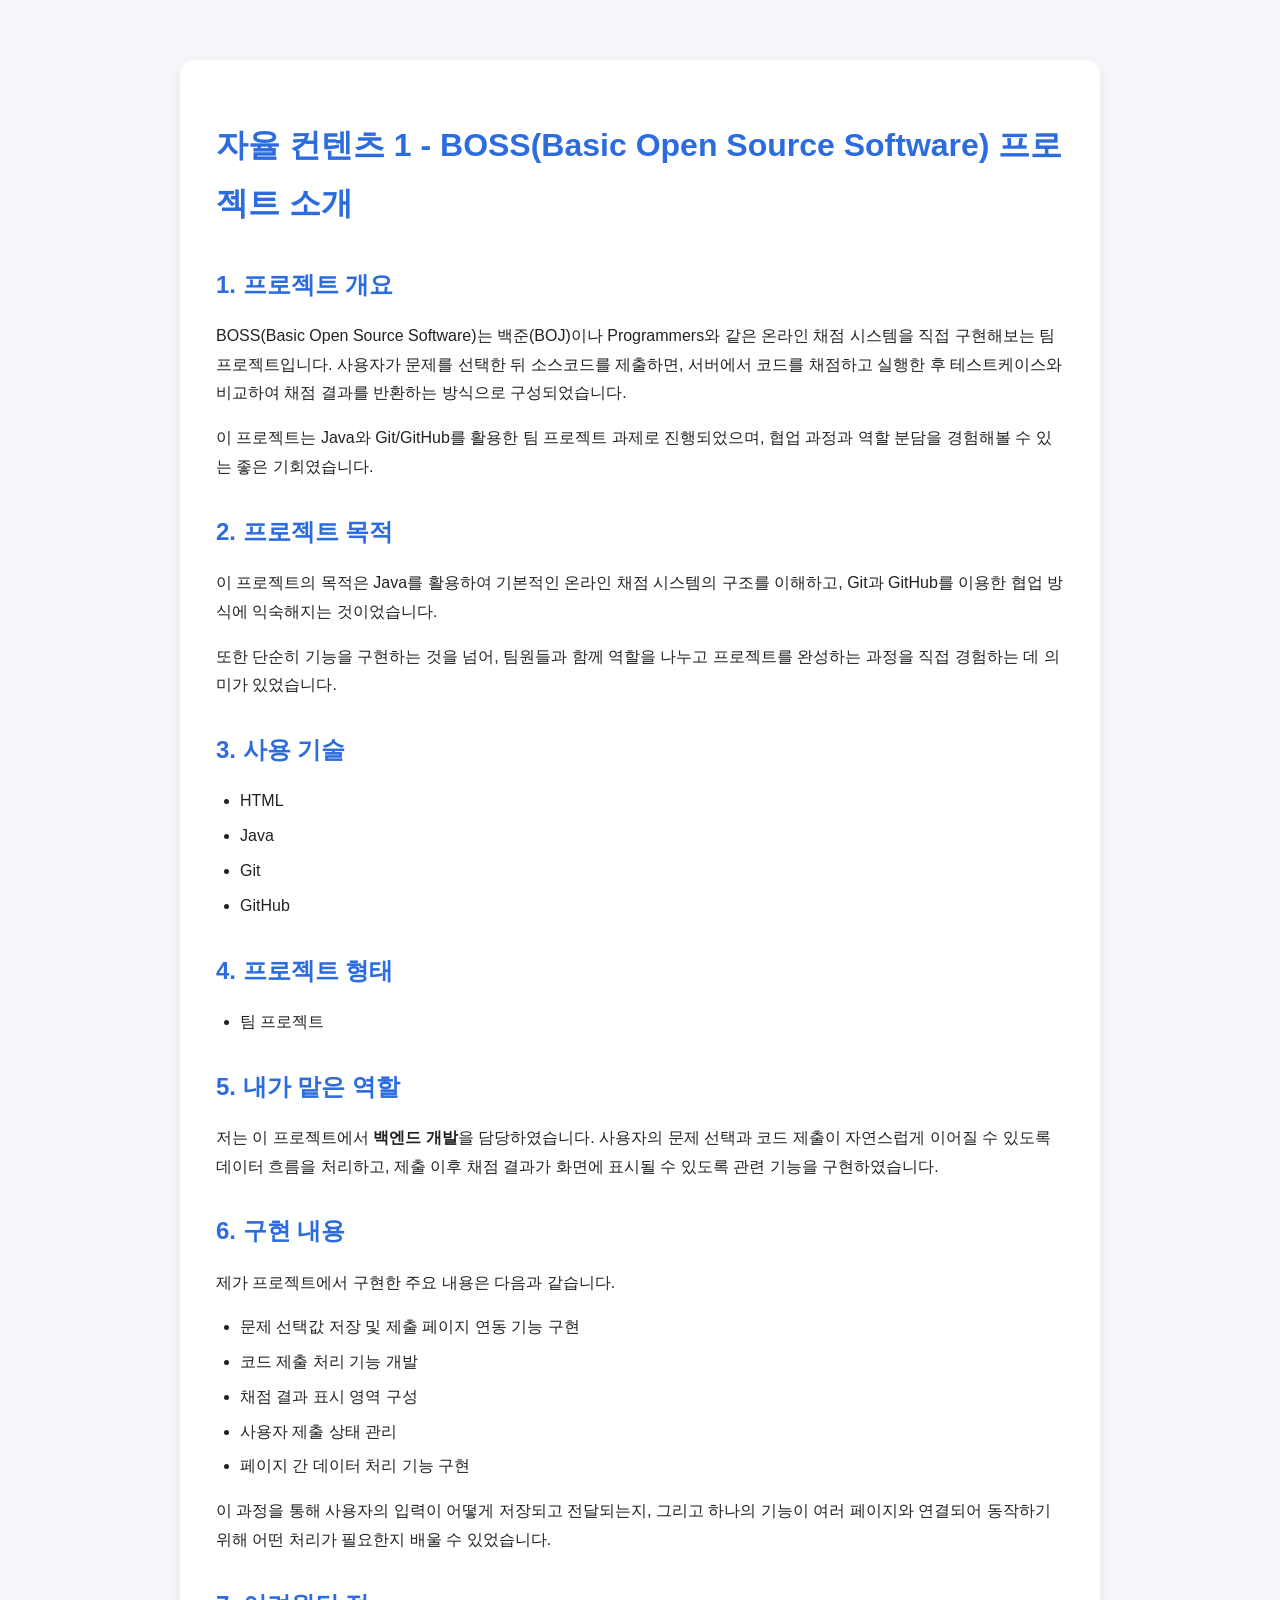
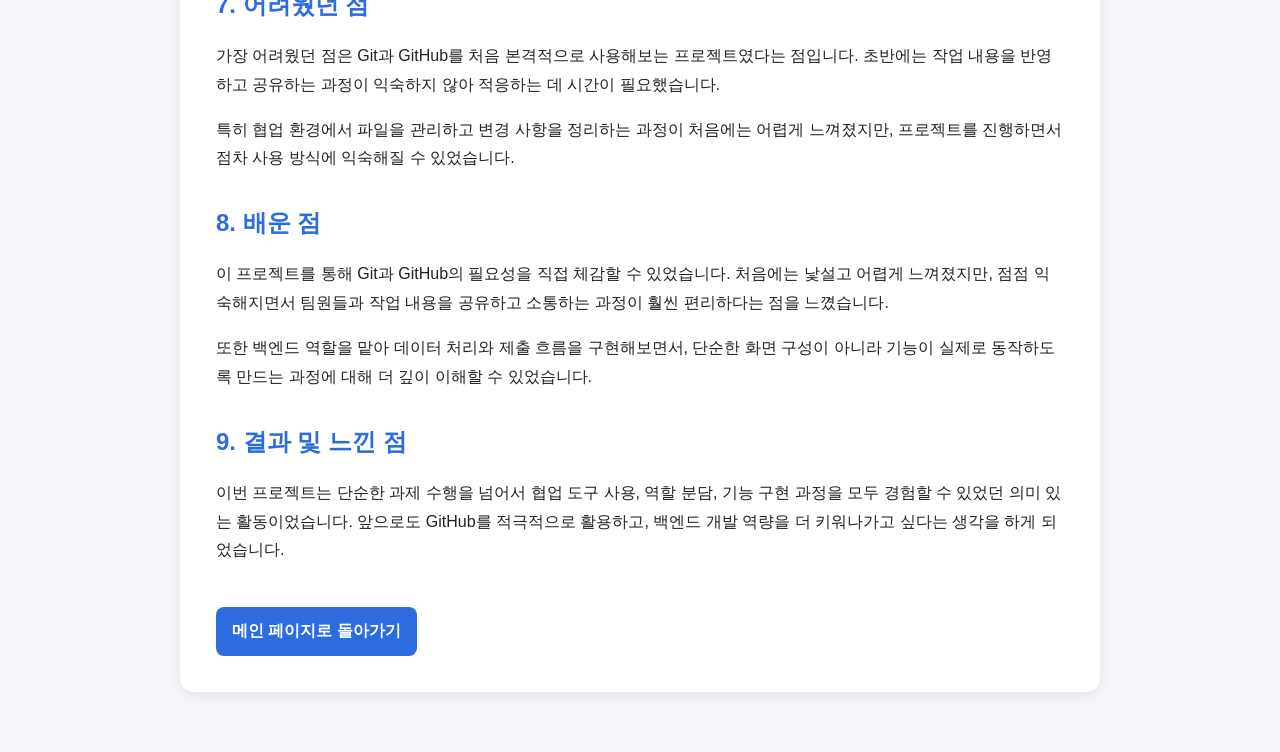
==== contents/content1.html @ d81fb3cf "자율 컨텐츠 완전판 html 추가" ====
<!DOCTYPE html>
<html lang="ko">
<head>
  <meta charset="UTF-8">
  <meta name="viewport" content="width=device-width, initial-scale=1.0">
  <title>자율 컨텐츠 1 - BOSS 프로젝트 소개</title>
  <style>
    body {
      font-family: Arial, sans-serif;
      line-height: 1.8;
      max-width: 920px;
      margin: 40px auto;
      padding: 20px;
      background-color: #f5f7fb;
      color: #222;
    }

    .card {
      background: white;
      padding: 36px;
      border-radius: 14px;
      box-shadow: 0 4px 14px rgba(0,0,0,0.08);
    }

    h1, h2 {
      color: #2d6cdf;
    }

    h1 {
      margin-bottom: 30px;
    }

    h2 {
      margin-top: 28px;
      margin-bottom: 12px;
    }

    p {
      margin-bottom: 14px;
    }

    ul {
      padding-left: 24px;
      margin-bottom: 14px;
    }

    li {
      margin-bottom: 6px;
    }

    .back-link {
      display: inline-block;
      margin-top: 28px;
      text-decoration: none;
      color: white;
      background: #2d6cdf;
      padding: 10px 16px;
      border-radius: 8px;
      font-weight: bold;
    }

    .back-link:hover {
      background: #1f4fa8;
    }
  </style>
</head>
<body>
  <div class="card">
    <h1>자율 컨텐츠 1 - BOSS(Basic Open Source Software) 프로젝트 소개</h1>

    <h2>1. 프로젝트 개요</h2>
    <p>
      BOSS(Basic Open Source Software)는 백준(BOJ)이나 Programmers와 같은 온라인 채점 시스템을 직접 구현해보는 팀 프로젝트입니다.
      사용자가 문제를 선택한 뒤 소스코드를 제출하면, 서버에서 코드를 채점하고 실행한 후 테스트케이스와 비교하여 채점 결과를 반환하는 방식으로 구성되었습니다.
    </p>
    <p>
      이 프로젝트는 Java와 Git/GitHub를 활용한 팀 프로젝트 과제로 진행되었으며, 협업 과정과 역할 분담을 경험해볼 수 있는 좋은 기회였습니다.
    </p>

    <h2>2. 프로젝트 목적</h2>
    <p>
      이 프로젝트의 목적은 Java를 활용하여 기본적인 온라인 채점 시스템의 구조를 이해하고,
      Git과 GitHub를 이용한 협업 방식에 익숙해지는 것이었습니다.
    </p>
    <p>
      또한 단순히 기능을 구현하는 것을 넘어, 팀원들과 함께 역할을 나누고 프로젝트를 완성하는 과정을 직접 경험하는 데 의미가 있었습니다.
    </p>

    <h2>3. 사용 기술</h2>
    <ul>
      <li>HTML</li>
      <li>Java</li>
      <li>Git</li>
      <li>GitHub</li>
    </ul>

    <h2>4. 프로젝트 형태</h2>
    <ul>
      <li>팀 프로젝트</li>
    </ul>

    <h2>5. 내가 맡은 역할</h2>
    <p>
      저는 이 프로젝트에서 <strong>백엔드 개발</strong>을 담당하였습니다.
      사용자의 문제 선택과 코드 제출이 자연스럽게 이어질 수 있도록 데이터 흐름을 처리하고,
      제출 이후 채점 결과가 화면에 표시될 수 있도록 관련 기능을 구현하였습니다.
    </p>

    <h2>6. 구현 내용</h2>
    <p>제가 프로젝트에서 구현한 주요 내용은 다음과 같습니다.</p>
    <ul>
      <li>문제 선택값 저장 및 제출 페이지 연동 기능 구현</li>
      <li>코드 제출 처리 기능 개발</li>
      <li>채점 결과 표시 영역 구성</li>
      <li>사용자 제출 상태 관리</li>
      <li>페이지 간 데이터 처리 기능 구현</li>
    </ul>
    <p>
      이 과정을 통해 사용자의 입력이 어떻게 저장되고 전달되는지,
      그리고 하나의 기능이 여러 페이지와 연결되어 동작하기 위해 어떤 처리가 필요한지 배울 수 있었습니다.
    </p>

    <h2>7. 어려웠던 점</h2>
    <p>
      가장 어려웠던 점은 Git과 GitHub를 처음 본격적으로 사용해보는 프로젝트였다는 점입니다.
      초반에는 작업 내용을 반영하고 공유하는 과정이 익숙하지 않아 적응하는 데 시간이 필요했습니다.
    </p>
    <p>
      특히 협업 환경에서 파일을 관리하고 변경 사항을 정리하는 과정이 처음에는 어렵게 느껴졌지만,
      프로젝트를 진행하면서 점차 사용 방식에 익숙해질 수 있었습니다.
    </p>

    <h2>8. 배운 점</h2>
    <p>
      이 프로젝트를 통해 Git과 GitHub의 필요성을 직접 체감할 수 있었습니다.
      처음에는 낯설고 어렵게 느껴졌지만, 점점 익숙해지면서 팀원들과 작업 내용을 공유하고 소통하는 과정이 훨씬 편리하다는 점을 느꼈습니다.
    </p>
    <p>
      또한 백엔드 역할을 맡아 데이터 처리와 제출 흐름을 구현해보면서,
      단순한 화면 구성이 아니라 기능이 실제로 동작하도록 만드는 과정에 대해 더 깊이 이해할 수 있었습니다.
    </p>

    <h2>9. 결과 및 느낀 점</h2>
    <p>
      이번 프로젝트는 단순한 과제 수행을 넘어서 협업 도구 사용, 역할 분담, 기능 구현 과정을 모두 경험할 수 있었던 의미 있는 활동이었습니다.
      앞으로도 GitHub를 적극적으로 활용하고, 백엔드 개발 역량을 더 키워나가고 싶다는 생각을 하게 되었습니다.
    </p>

    <a class="back-link" href="../index.html">메인 페이지로 돌아가기</a>
  </div>
</body>
</html>
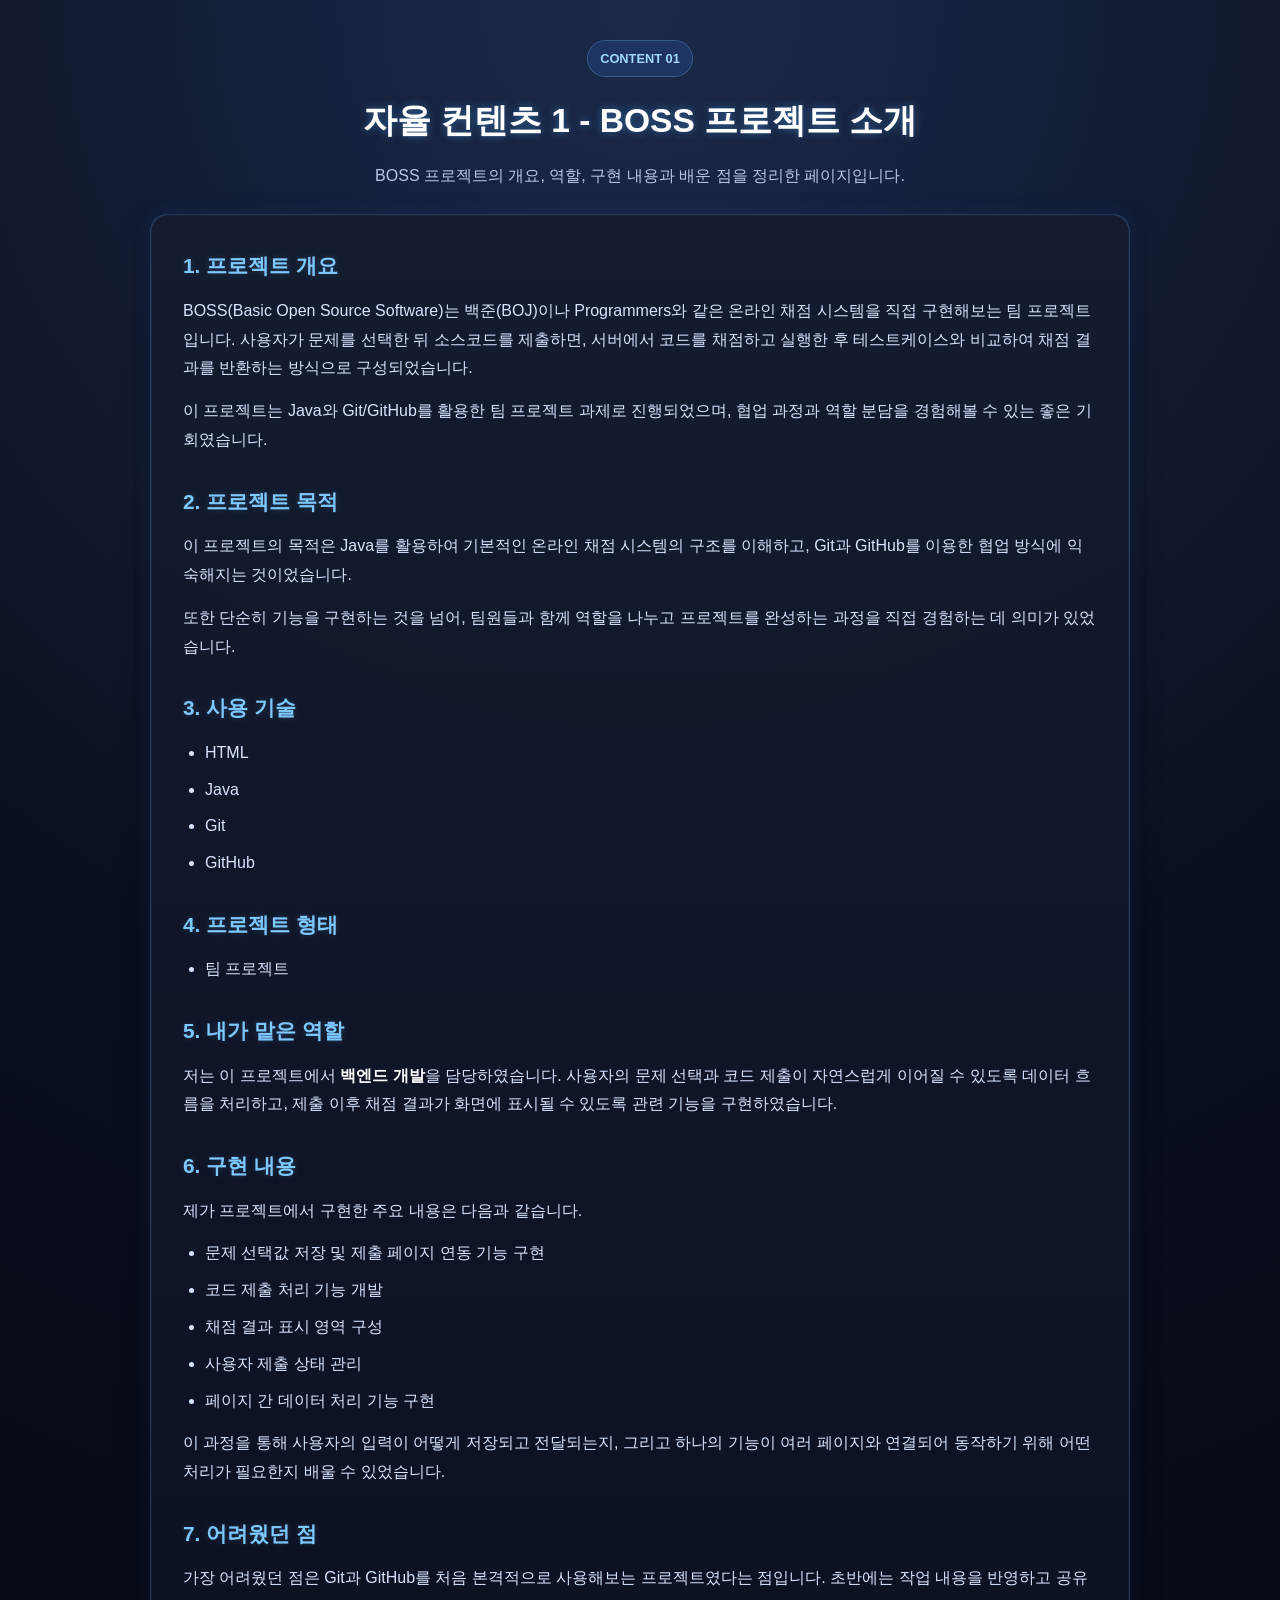
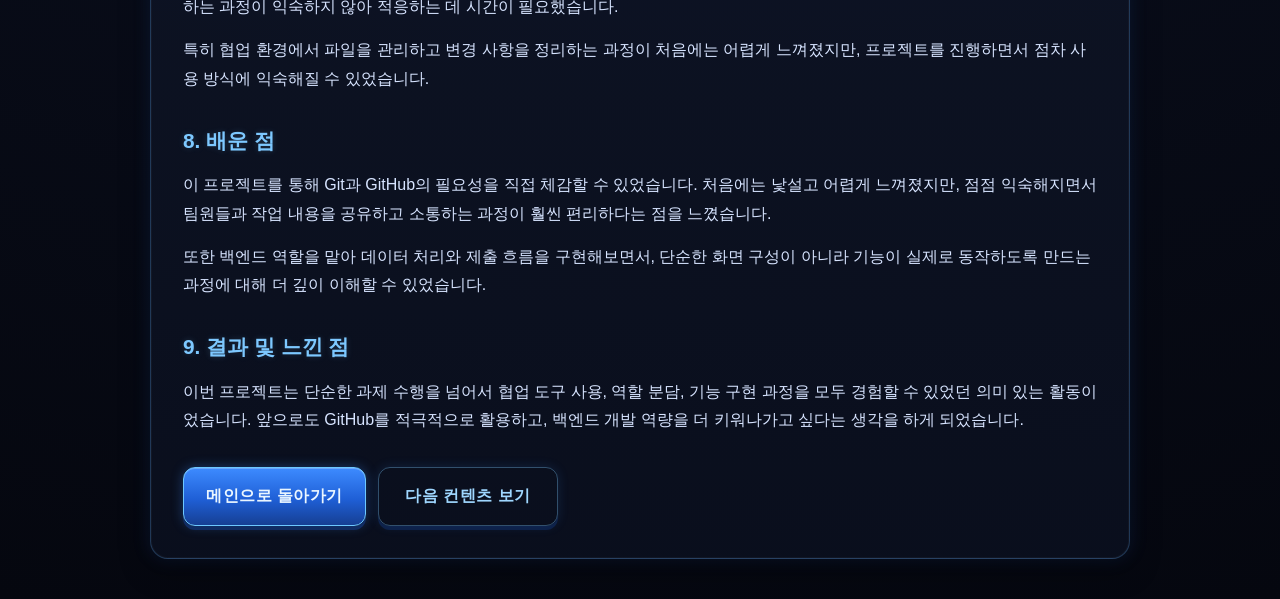
==== commit 536d645a: "디자인 수정" ====
--- a/contents/content1.html
+++ b/contents/content1.html
@@ -5,148 +5,292 @@
   <meta name="viewport" content="width=device-width, initial-scale=1.0">
   <title>자율 컨텐츠 1 - BOSS 프로젝트 소개</title>
   <style>
+    * {
+      margin: 0;
+      padding: 0;
+      box-sizing: border-box;
+    }
+
     body {
-      font-family: Arial, sans-serif;
+      font-family: "Segoe UI", Arial, sans-serif;
+      background:
+        radial-gradient(circle at top, #1b2a4a 0%, #0b1020 45%, #05070f 100%);
+      color: #e8f1ff;
       line-height: 1.8;
-      max-width: 920px;
-      margin: 40px auto;
-      padding: 20px;
-      background-color: #f5f7fb;
-      color: #222;
+      min-height: 100vh;
+      padding: 40px 20px;
+    }
+
+    .wrapper {
+      max-width: 980px;
+      margin: 0 auto;
+    }
+
+    .page-header {
+      margin-bottom: 24px;
+      text-align: center;
+    }
+
+    .page-tag {
+      display: inline-block;
+      margin-bottom: 14px;
+      padding: 6px 12px;
+      border-radius: 999px;
+      font-size: 0.8rem;
+      font-weight: 700;
+      color: #9fd7ff;
+      background: rgba(55, 120, 255, 0.15);
+      border: 1px solid rgba(125, 200, 255, 0.25);
+    }
+
+    .page-header h1 {
+      font-size: 2.1rem;
+      color: #ffffff;
+      text-shadow: 0 0 8px rgba(79, 172, 254, 0.45);
+      margin-bottom: 10px;
+    }
+
+    .page-header p {
+      color: #b8c7e6;
     }
 
     .card {
-      background: white;
-      padding: 36px;
-      border-radius: 14px;
-      box-shadow: 0 4px 14px rgba(0,0,0,0.08);
-    }
-
-    h1, h2 {
-      color: #2d6cdf;
-    }
-
-    h1 {
-      margin-bottom: 30px;
+      background: linear-gradient(180deg, rgba(20, 28, 48, 0.96), rgba(10, 15, 30, 0.96));
+      border: 1px solid rgba(99, 179, 255, 0.25);
+      border-radius: 18px;
+      padding: 32px;
+      box-shadow:
+        0 0 0 1px rgba(255,255,255,0.03) inset,
+        0 10px 30px rgba(0, 0, 0, 0.35),
+        0 0 18px rgba(45, 108, 223, 0.18);
     }
 
     h2 {
+      color: #7dc8ff;
       margin-top: 28px;
       margin-bottom: 12px;
+      font-size: 1.3rem;
+      text-shadow: 0 0 6px rgba(125, 200, 255, 0.2);
+    }
+
+    h2:first-of-type {
+      margin-top: 0;
     }
 
     p {
+      color: #d7e4ff;
       margin-bottom: 14px;
     }
 
     ul {
-      padding-left: 24px;
+      padding-left: 22px;
       margin-bottom: 14px;
     }
 
     li {
-      margin-bottom: 6px;
-    }
-
-    .back-link {
+      color: #d7e4ff;
+      margin-bottom: 8px;
+    }
+
+    strong {
+      color: #ffffff;
+    }
+
+    .action-area {
+      margin-top: 32px;
+      display: flex;
+      gap: 12px;
+      flex-wrap: wrap;
+    }
+
+    .game-button {
       display: inline-block;
-      margin-top: 28px;
+      position: relative;
+      padding: 14px 22px;
+      min-width: 180px;
+      text-align: center;
       text-decoration: none;
-      color: white;
-      background: #2d6cdf;
-      padding: 10px 16px;
-      border-radius: 8px;
-      font-weight: bold;
-    }
-
-    .back-link:hover {
-      background: #1f4fa8;
+      font-weight: 700;
+      letter-spacing: 0.5px;
+      color: #eaf6ff;
+      background: linear-gradient(180deg, #3d8bff 0%, #1f5fd6 55%, #163f93 100%);
+      border: 1px solid #6dc8ff;
+      border-radius: 12px;
+      box-shadow:
+        0 4px 0 #102c63,
+        0 0 12px rgba(61, 139, 255, 0.35),
+        inset 0 1px 0 rgba(255,255,255,0.25);
+      transition:
+        transform 0.08s ease,
+        box-shadow 0.15s ease,
+        filter 0.2s ease;
+      overflow: hidden;
+    }
+
+    .game-button::before {
+      content: "";
+      position: absolute;
+      top: 0;
+      left: -120%;
+      width: 60%;
+      height: 100%;
+      background: linear-gradient(
+        120deg,
+        transparent 0%,
+        rgba(255,255,255,0.15) 40%,
+        rgba(255,255,255,0.45) 50%,
+        transparent 60%
+      );
+      transform: skewX(-20deg);
+      transition: left 0.5s ease;
+    }
+
+    .game-button:hover {
+      transform: translateY(-2px);
+      filter: brightness(1.08);
+      box-shadow:
+        0 6px 0 #102c63,
+        0 0 18px rgba(79, 172, 254, 0.55),
+        inset 0 1px 0 rgba(255,255,255,0.3);
+    }
+
+    .game-button:hover::before {
+      left: 140%;
+    }
+
+    .game-button:active {
+      transform: translateY(4px);
+      box-shadow:
+        0 1px 0 #102c63,
+        0 0 8px rgba(79, 172, 254, 0.28),
+        inset 0 2px 6px rgba(0,0,0,0.25);
+    }
+
+    .outline-button {
+      background: transparent;
+      border: 1px solid rgba(125, 200, 255, 0.35);
+      color: #9fd7ff;
+      box-shadow:
+        0 4px 0 rgba(16, 44, 99, 0.6),
+        0 0 12px rgba(61, 139, 255, 0.15);
+    }
+
+    .outline-button:hover {
+      background: rgba(61, 139, 255, 0.08);
+    }
+
+    @media (max-width: 768px) {
+      body {
+        padding: 24px 14px;
+      }
+
+      .page-header h1 {
+        font-size: 1.7rem;
+      }
+
+      .card {
+        padding: 24px;
+      }
+
+      .game-button {
+        width: 100%;
+        min-width: auto;
+      }
     }
   </style>
 </head>
 <body>
-  <div class="card">
-    <h1>자율 컨텐츠 1 - BOSS(Basic Open Source Software) 프로젝트 소개</h1>
-
-    <h2>1. 프로젝트 개요</h2>
-    <p>
-      BOSS(Basic Open Source Software)는 백준(BOJ)이나 Programmers와 같은 온라인 채점 시스템을 직접 구현해보는 팀 프로젝트입니다.
-      사용자가 문제를 선택한 뒤 소스코드를 제출하면, 서버에서 코드를 채점하고 실행한 후 테스트케이스와 비교하여 채점 결과를 반환하는 방식으로 구성되었습니다.
-    </p>
-    <p>
-      이 프로젝트는 Java와 Git/GitHub를 활용한 팀 프로젝트 과제로 진행되었으며, 협업 과정과 역할 분담을 경험해볼 수 있는 좋은 기회였습니다.
-    </p>
-
-    <h2>2. 프로젝트 목적</h2>
-    <p>
-      이 프로젝트의 목적은 Java를 활용하여 기본적인 온라인 채점 시스템의 구조를 이해하고,
-      Git과 GitHub를 이용한 협업 방식에 익숙해지는 것이었습니다.
-    </p>
-    <p>
-      또한 단순히 기능을 구현하는 것을 넘어, 팀원들과 함께 역할을 나누고 프로젝트를 완성하는 과정을 직접 경험하는 데 의미가 있었습니다.
-    </p>
-
-    <h2>3. 사용 기술</h2>
-    <ul>
-      <li>HTML</li>
-      <li>Java</li>
-      <li>Git</li>
-      <li>GitHub</li>
-    </ul>
-
-    <h2>4. 프로젝트 형태</h2>
-    <ul>
-      <li>팀 프로젝트</li>
-    </ul>
-
-    <h2>5. 내가 맡은 역할</h2>
-    <p>
-      저는 이 프로젝트에서 <strong>백엔드 개발</strong>을 담당하였습니다.
-      사용자의 문제 선택과 코드 제출이 자연스럽게 이어질 수 있도록 데이터 흐름을 처리하고,
-      제출 이후 채점 결과가 화면에 표시될 수 있도록 관련 기능을 구현하였습니다.
-    </p>
-
-    <h2>6. 구현 내용</h2>
-    <p>제가 프로젝트에서 구현한 주요 내용은 다음과 같습니다.</p>
-    <ul>
-      <li>문제 선택값 저장 및 제출 페이지 연동 기능 구현</li>
-      <li>코드 제출 처리 기능 개발</li>
-      <li>채점 결과 표시 영역 구성</li>
-      <li>사용자 제출 상태 관리</li>
-      <li>페이지 간 데이터 처리 기능 구현</li>
-    </ul>
-    <p>
-      이 과정을 통해 사용자의 입력이 어떻게 저장되고 전달되는지,
-      그리고 하나의 기능이 여러 페이지와 연결되어 동작하기 위해 어떤 처리가 필요한지 배울 수 있었습니다.
-    </p>
-
-    <h2>7. 어려웠던 점</h2>
-    <p>
-      가장 어려웠던 점은 Git과 GitHub를 처음 본격적으로 사용해보는 프로젝트였다는 점입니다.
-      초반에는 작업 내용을 반영하고 공유하는 과정이 익숙하지 않아 적응하는 데 시간이 필요했습니다.
-    </p>
-    <p>
-      특히 협업 환경에서 파일을 관리하고 변경 사항을 정리하는 과정이 처음에는 어렵게 느껴졌지만,
-      프로젝트를 진행하면서 점차 사용 방식에 익숙해질 수 있었습니다.
-    </p>
-
-    <h2>8. 배운 점</h2>
-    <p>
-      이 프로젝트를 통해 Git과 GitHub의 필요성을 직접 체감할 수 있었습니다.
-      처음에는 낯설고 어렵게 느껴졌지만, 점점 익숙해지면서 팀원들과 작업 내용을 공유하고 소통하는 과정이 훨씬 편리하다는 점을 느꼈습니다.
-    </p>
-    <p>
-      또한 백엔드 역할을 맡아 데이터 처리와 제출 흐름을 구현해보면서,
-      단순한 화면 구성이 아니라 기능이 실제로 동작하도록 만드는 과정에 대해 더 깊이 이해할 수 있었습니다.
-    </p>
-
-    <h2>9. 결과 및 느낀 점</h2>
-    <p>
-      이번 프로젝트는 단순한 과제 수행을 넘어서 협업 도구 사용, 역할 분담, 기능 구현 과정을 모두 경험할 수 있었던 의미 있는 활동이었습니다.
-      앞으로도 GitHub를 적극적으로 활용하고, 백엔드 개발 역량을 더 키워나가고 싶다는 생각을 하게 되었습니다.
-    </p>
-
-    <a class="back-link" href="../index.html">메인 페이지로 돌아가기</a>
+  <div class="wrapper">
+    <div class="page-header">
+      <span class="page-tag">CONTENT 01</span>
+      <h1>자율 컨텐츠 1 - BOSS 프로젝트 소개</h1>
+      <p>BOSS 프로젝트의 개요, 역할, 구현 내용과 배운 점을 정리한 페이지입니다.</p>
+    </div>
+
+    <div class="card">
+      <h2>1. 프로젝트 개요</h2>
+      <p>
+        BOSS(Basic Open Source Software)는 백준(BOJ)이나 Programmers와 같은 온라인 채점 시스템을 직접 구현해보는 팀 프로젝트입니다.
+        사용자가 문제를 선택한 뒤 소스코드를 제출하면, 서버에서 코드를 채점하고 실행한 후 테스트케이스와 비교하여 채점 결과를 반환하는 방식으로 구성되었습니다.
+      </p>
+      <p>
+        이 프로젝트는 Java와 Git/GitHub를 활용한 팀 프로젝트 과제로 진행되었으며, 협업 과정과 역할 분담을 경험해볼 수 있는 좋은 기회였습니다.
+      </p>
+
+      <h2>2. 프로젝트 목적</h2>
+      <p>
+        이 프로젝트의 목적은 Java를 활용하여 기본적인 온라인 채점 시스템의 구조를 이해하고,
+        Git과 GitHub를 이용한 협업 방식에 익숙해지는 것이었습니다.
+      </p>
+      <p>
+        또한 단순히 기능을 구현하는 것을 넘어, 팀원들과 함께 역할을 나누고 프로젝트를 완성하는 과정을 직접 경험하는 데 의미가 있었습니다.
+      </p>
+
+      <h2>3. 사용 기술</h2>
+      <ul>
+        <li>HTML</li>
+        <li>Java</li>
+        <li>Git</li>
+        <li>GitHub</li>
+      </ul>
+
+      <h2>4. 프로젝트 형태</h2>
+      <ul>
+        <li>팀 프로젝트</li>
+      </ul>
+
+      <h2>5. 내가 맡은 역할</h2>
+      <p>
+        저는 이 프로젝트에서 <strong>백엔드 개발</strong>을 담당하였습니다.
+        사용자의 문제 선택과 코드 제출이 자연스럽게 이어질 수 있도록 데이터 흐름을 처리하고,
+        제출 이후 채점 결과가 화면에 표시될 수 있도록 관련 기능을 구현하였습니다.
+      </p>
+
+      <h2>6. 구현 내용</h2>
+      <p>제가 프로젝트에서 구현한 주요 내용은 다음과 같습니다.</p>
+      <ul>
+        <li>문제 선택값 저장 및 제출 페이지 연동 기능 구현</li>
+        <li>코드 제출 처리 기능 개발</li>
+        <li>채점 결과 표시 영역 구성</li>
+        <li>사용자 제출 상태 관리</li>
+        <li>페이지 간 데이터 처리 기능 구현</li>
+      </ul>
+      <p>
+        이 과정을 통해 사용자의 입력이 어떻게 저장되고 전달되는지,
+        그리고 하나의 기능이 여러 페이지와 연결되어 동작하기 위해 어떤 처리가 필요한지 배울 수 있었습니다.
+      </p>
+
+      <h2>7. 어려웠던 점</h2>
+      <p>
+        가장 어려웠던 점은 Git과 GitHub를 처음 본격적으로 사용해보는 프로젝트였다는 점입니다.
+        초반에는 작업 내용을 반영하고 공유하는 과정이 익숙하지 않아 적응하는 데 시간이 필요했습니다.
+      </p>
+      <p>
+        특히 협업 환경에서 파일을 관리하고 변경 사항을 정리하는 과정이 처음에는 어렵게 느껴졌지만,
+        프로젝트를 진행하면서 점차 사용 방식에 익숙해질 수 있었습니다.
+      </p>
+
+      <h2>8. 배운 점</h2>
+      <p>
+        이 프로젝트를 통해 Git과 GitHub의 필요성을 직접 체감할 수 있었습니다.
+        처음에는 낯설고 어렵게 느껴졌지만, 점점 익숙해지면서 팀원들과 작업 내용을 공유하고 소통하는 과정이 훨씬 편리하다는 점을 느꼈습니다.
+      </p>
+      <p>
+        또한 백엔드 역할을 맡아 데이터 처리와 제출 흐름을 구현해보면서,
+        단순한 화면 구성이 아니라 기능이 실제로 동작하도록 만드는 과정에 대해 더 깊이 이해할 수 있었습니다.
+      </p>
+
+      <h2>9. 결과 및 느낀 점</h2>
+      <p>
+        이번 프로젝트는 단순한 과제 수행을 넘어서 협업 도구 사용, 역할 분담, 기능 구현 과정을 모두 경험할 수 있었던 의미 있는 활동이었습니다.
+        앞으로도 GitHub를 적극적으로 활용하고, 백엔드 개발 역량을 더 키워나가고 싶다는 생각을 하게 되었습니다.
+      </p>
+
+      <div class="action-area">
+        <a class="game-button" href="../index.html">메인으로 돌아가기</a>
+        <a class="game-button outline-button" href="content2.html">다음 컨텐츠 보기</a>
+      </div>
+    </div>
   </div>
 </body>
 </html>
